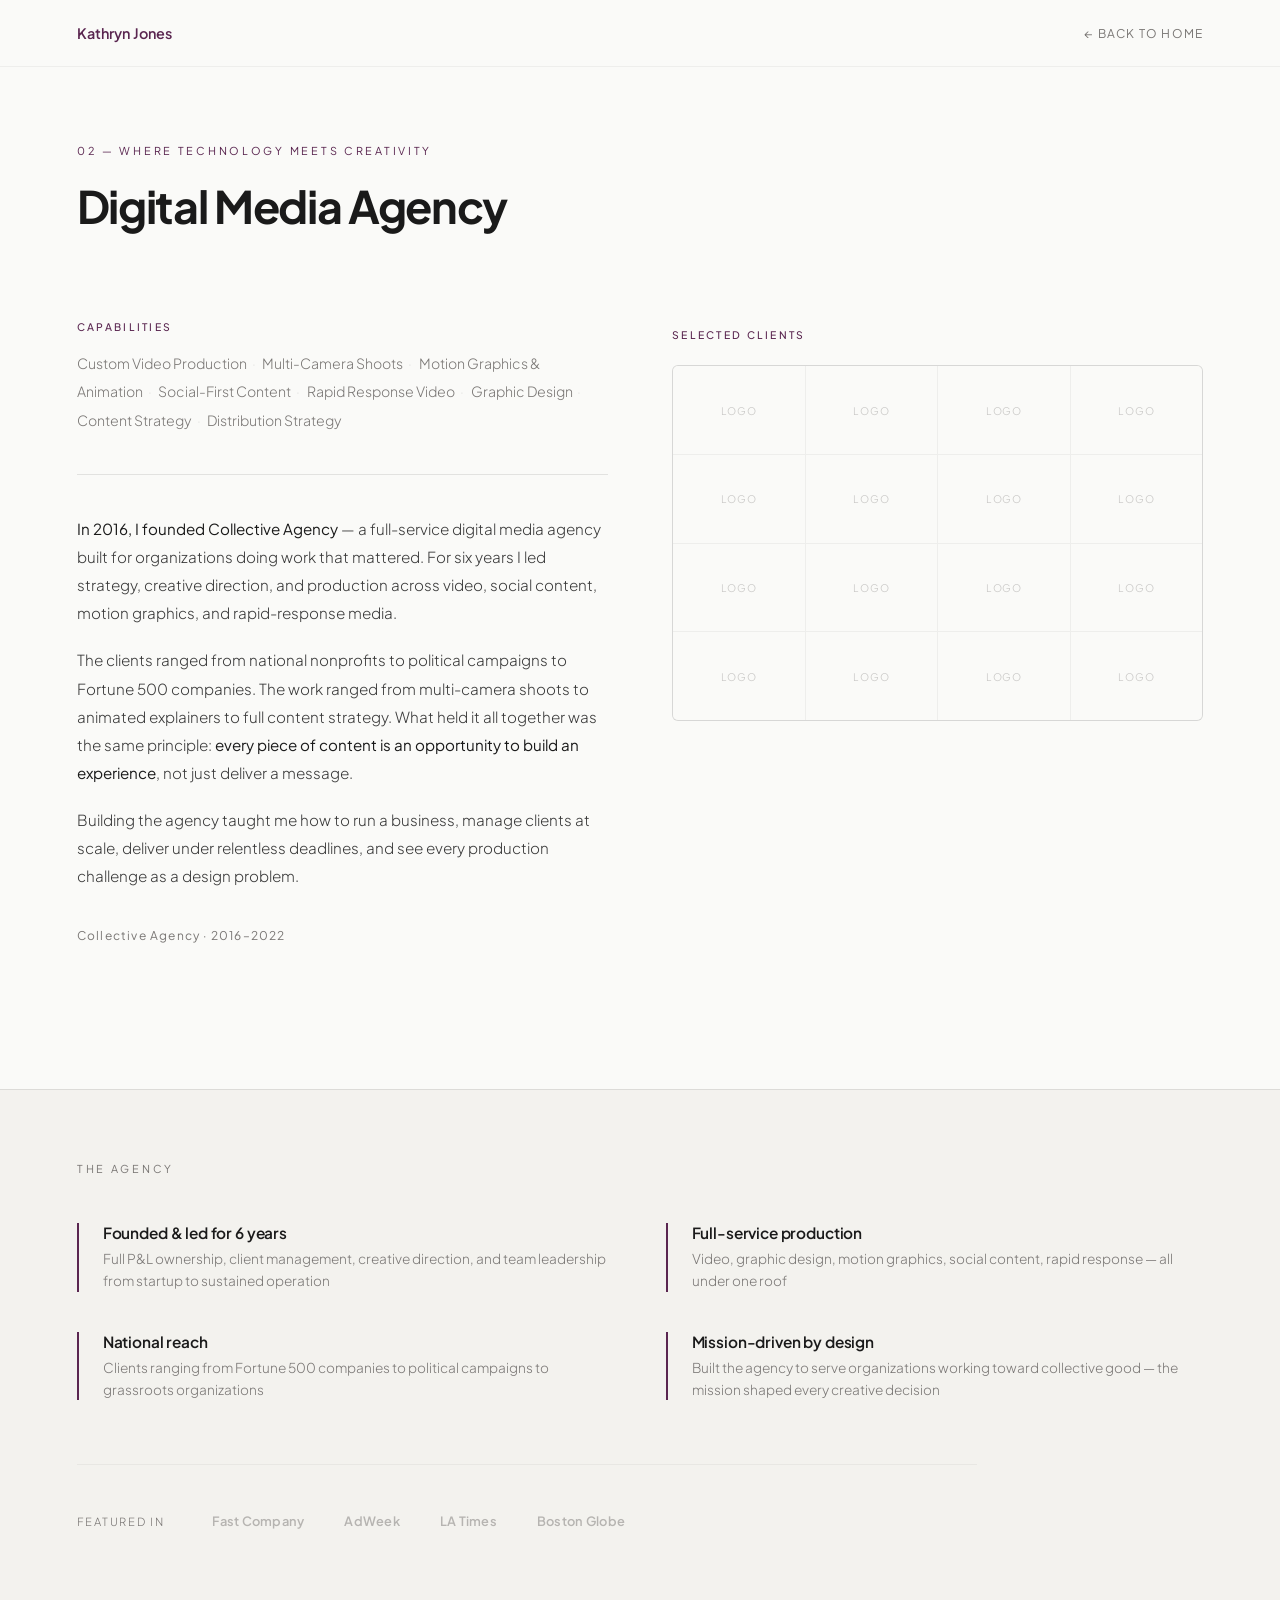
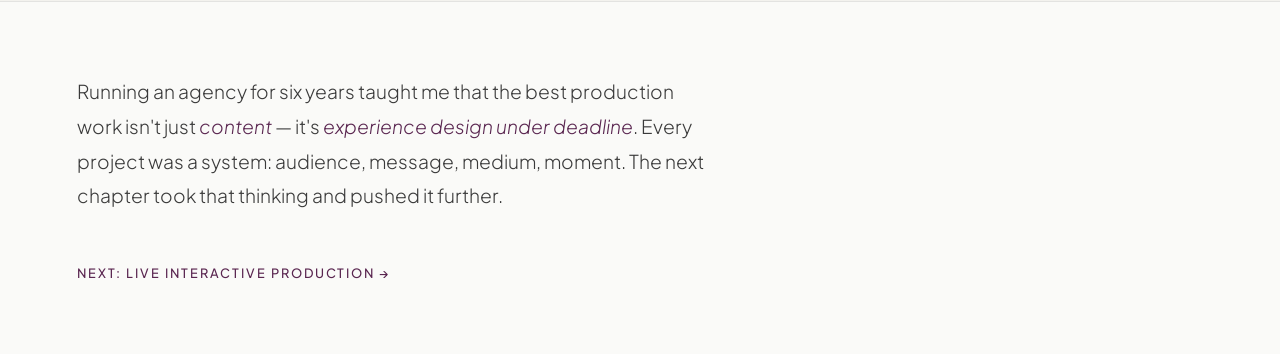
==== agency.html @ a47d1678 "initial site files" ====
<!DOCTYPE html>
<html lang="en">
<head>
<meta charset="UTF-8">
<meta name="viewport" content="width=device-width, initial-scale=1.0">
<title>Digital Media Agency — Kathryn Jones</title>
<link href="https://fonts.googleapis.com/css2?family=Plus+Jakarta+Sans:wght@200;300;400;500;600;700;800&display=swap" rel="stylesheet">
<style>
  :root {
    --bg: #FAFAF8;
    --bg-section: #F3F2EE;
    --text: #1a1a1a;
    --text-mid: #3a3a3a;
    --text-muted: #7a7775;
    --plum: #5A2650;
    --plum-bright: #6E3363;
    --plum-hover: #703566;
    --plum-light: rgba(90,38,80,0.06);
    --border: rgba(26,26,26,0.1);
    --border-faint: rgba(26,26,26,0.05);
  }

  * { margin: 0; padding: 0; box-sizing: border-box; }
  html { scroll-behavior: smooth; }

  body {
    background: var(--bg);
    color: var(--text);
    font-family: 'Plus Jakarta Sans', sans-serif;
    -webkit-font-smoothing: antialiased;
  }

  .nav {
    position: fixed;
    top: 0; left: 0; right: 0; z-index: 100;
    padding: 1.5rem 6vw;
    display: flex;
    justify-content: space-between;
    align-items: center;
    background: rgba(250,250,248,0.92);
    backdrop-filter: blur(12px);
    border-bottom: 1px solid var(--border-faint);
  }

  .nav-name { font-weight: 600; font-size: 0.9rem; color: var(--plum); text-decoration: none; }
  .nav-back { font-weight: 400; font-size: 0.75rem; color: var(--text-muted); text-decoration: none; letter-spacing: 0.1em; text-transform: uppercase; transition: color 0.3s ease; }
  .nav-back:hover { color: var(--plum); }

  .page-header { padding: 16vh 6vw 4vh; max-width: 900px; }
  .page-chapter { font-weight: 400; font-size: 0.68rem; letter-spacing: 0.25em; text-transform: uppercase; color: var(--plum); margin-bottom: 1.5rem; }
  .page-title { font-weight: 700; font-size: clamp(2rem, 3.5vw, 3rem); letter-spacing: -0.03em; color: var(--text); line-height: 1.1; }

  .two-col { display: grid; grid-template-columns: 1fr 1fr; gap: 5vw; padding: 6vh 6vw 10vh; align-items: start; }

  .col-left { position: sticky; top: 10vh; }

  .story { font-weight: 300; font-size: clamp(0.95rem, 1.15vw, 1.08rem); line-height: 1.85; color: var(--text-mid); margin-bottom: 2rem; }
  .story .highlight { color: var(--text); font-weight: 400; }
  .story p + p { margin-top: 1.2rem; }

  .era-tag { display: inline-block; font-size: 0.75rem; font-weight: 400; color: var(--text-muted); letter-spacing: 0.1em; margin-bottom: 3.5rem; }

  .capabilities-block { border-top: 1px solid var(--border); padding-top: 2.5rem; margin-bottom: 2.5rem; }
  .capabilities-label { font-weight: 500; font-size: 0.65rem; letter-spacing: 0.22em; text-transform: uppercase; color: var(--plum); margin-bottom: 1rem; }
  .capabilities-list { font-weight: 300; font-size: 0.88rem; line-height: 2; color: var(--text-muted); }
  .capabilities-list .separator { color: var(--border); margin: 0 0.3rem; }

  .clients-block { border-top: 1px solid var(--border); padding-top: 2.5rem; }
  .clients-section { margin-bottom: 2.5rem; }
  .clients-label { font-weight: 500; font-size: 0.65rem; letter-spacing: 0.22em; text-transform: uppercase; color: var(--plum); margin-bottom: 1rem; }
  .clients-list { font-weight: 300; font-size: 0.88rem; line-height: 2; color: var(--text-muted); }
  .client-highlight { color: var(--text-mid); font-weight: 400; }
  .clients-list .separator { color: var(--border); margin: 0 0.3rem; }

  .col-right { padding-top: 0.5rem; }

  .logo-grid-label { font-weight: 500; font-size: 0.65rem; letter-spacing: 0.22em; text-transform: uppercase; color: var(--plum); margin-bottom: 1.5rem; }
  .logo-grid { display: grid; grid-template-columns: repeat(4, 1fr); gap: 1px; background: var(--border-faint); border: 1px solid var(--border); border-radius: 6px; overflow: hidden; }
  .logo-cell { aspect-ratio: 3/2; background: var(--bg); display: flex; align-items: center; justify-content: center; padding: 1.2rem; transition: all 0.35s ease; }
  .logo-cell:hover { background: var(--plum-light); }
  .logo-cell img { max-width: 80%; max-height: 60%; object-fit: contain; filter: grayscale(100%) opacity(0.5); transition: filter 0.35s ease; }
  .logo-cell:hover img { filter: grayscale(0%) opacity(1); }
  .logo-placeholder { font-weight: 300; font-size: 0.65rem; color: var(--text-muted); letter-spacing: 0.08em; text-transform: uppercase; opacity: 0.4; }

  .impact-section { padding: 8vh 6vw; background: var(--bg-section); border-top: 1px solid var(--border); }
  .impact-label { font-weight: 400; font-size: 0.68rem; letter-spacing: 0.25em; text-transform: uppercase; color: var(--text-muted); margin-bottom: 3rem; }
  .impact-grid { display: grid; grid-template-columns: repeat(2, 1fr); gap: 2.5rem 4vw; }
  .impact-item { border-left: 2px solid var(--plum); padding-left: 1.5rem; }
  .impact-stat { font-weight: 600; font-size: clamp(0.95rem, 1.2vw, 1.1rem); color: var(--text); margin-bottom: 0.4rem; letter-spacing: -0.01em; }
  .impact-desc { font-weight: 300; font-size: 0.85rem; line-height: 1.6; color: var(--text-muted); }

  .press-row { display: flex; gap: 3rem; align-items: center; margin-top: 4rem; padding-top: 3rem; border-top: 1px solid var(--border-faint); max-width: 900px; }
  .press-label-inline { font-weight: 300; font-size: 0.7rem; letter-spacing: 0.15em; text-transform: uppercase; color: var(--text-muted); white-space: nowrap; }
  .press-logos { display: flex; gap: 2.5rem; align-items: center; flex-wrap: wrap; }
  .press-logo { font-weight: 600; font-size: 0.8rem; color: var(--text-muted); letter-spacing: 0.02em; opacity: 0.5; }

  .throughline-section { padding: 8vh 6vw; border-top: 1px solid var(--border); }
  .throughline-text { font-weight: 300; font-size: clamp(1.1rem, 1.5vw, 1.3rem); line-height: 1.8; color: var(--text-mid); margin-bottom: 3rem; max-width: 640px; }
  .throughline-text em { font-style: italic; color: var(--plum); }
  .next-link { display: inline-flex; align-items: center; gap: 0.8rem; font-weight: 500; font-size: 0.8rem; letter-spacing: 0.15em; text-transform: uppercase; color: var(--plum); text-decoration: none; transition: gap 0.3s ease; }
  .next-link:hover { gap: 1.2rem; }

  @media (max-width: 768px) {
    .two-col { grid-template-columns: 1fr; gap: 4vh; }
    .col-left { position: static; }
    .impact-grid { grid-template-columns: 1fr; }
    .press-row { flex-direction: column; align-items: flex-start; gap: 1.5rem; }
    .logo-grid { grid-template-columns: repeat(2, 1fr); }
  }
</style>
</head>
<body>

  <nav class="nav">
    <a href="index.html" class="nav-name">Kathryn Jones</a>
    <a href="index.html" class="nav-back">← Back to Home</a>
  </nav>

  <section class="page-header">
    <p class="page-chapter">02 — Where Technology Meets Creativity</p>
    <h1 class="page-title">Digital Media Agency</h1>
  </section>

  <section class="two-col">
    <div class="col-left">
      <div class="capabilities-block" style="border-top:none; padding-top:0; margin-bottom:2.5rem;">
        <p class="capabilities-label">Capabilities</p>
        <div class="capabilities-list">
          <span>Custom Video Production</span><span class="separator">·</span>
          <span>Multi-Camera Shoots</span><span class="separator">·</span>
          <span>Motion Graphics & Animation</span><span class="separator">·</span>
          <span>Social-First Content</span><span class="separator">·</span>
          <span>Rapid Response Video</span><span class="separator">·</span>
          <span>Graphic Design</span><span class="separator">·</span>
          <span>Content Strategy</span><span class="separator">·</span>
          <span>Distribution Strategy</span>
        </div>
      </div>

      <div class="story" style="border-top: 1px solid rgba(26,26,26,0.1); padding-top: 2.5rem;">
        <p><span class="highlight">In 2016, I founded Collective Agency</span> — a full-service digital media agency built for organizations doing work that mattered. For six years I led strategy, creative direction, and production across video, social content, motion graphics, and rapid-response media.</p>
        <p>The clients ranged from national nonprofits to political campaigns to Fortune 500 companies. The work ranged from multi-camera shoots to animated explainers to full content strategy. What held it all together was the same principle: <span class="highlight">every piece of content is an opportunity to build an experience</span>, not just deliver a message.</p>
        <p>Building the agency taught me how to run a business, manage clients at scale, deliver under relentless deadlines, and see every production challenge as a design problem.</p>
      </div>
      <span class="era-tag">Collective Agency · 2016–2022</span>
    </div>

    <div class="col-right">
      <p class="logo-grid-label">Selected Clients</p>
      <div class="logo-grid">
        <!-- PLACEHOLDER: Replace each logo-cell's content with <img src="logos/client.svg" alt="Client Name"> -->
        <div class="logo-cell"><span class="logo-placeholder">Logo</span></div>
        <div class="logo-cell"><span class="logo-placeholder">Logo</span></div>
        <div class="logo-cell"><span class="logo-placeholder">Logo</span></div>
        <div class="logo-cell"><span class="logo-placeholder">Logo</span></div>
        <div class="logo-cell"><span class="logo-placeholder">Logo</span></div>
        <div class="logo-cell"><span class="logo-placeholder">Logo</span></div>
        <div class="logo-cell"><span class="logo-placeholder">Logo</span></div>
        <div class="logo-cell"><span class="logo-placeholder">Logo</span></div>
        <div class="logo-cell"><span class="logo-placeholder">Logo</span></div>
        <div class="logo-cell"><span class="logo-placeholder">Logo</span></div>
        <div class="logo-cell"><span class="logo-placeholder">Logo</span></div>
        <div class="logo-cell"><span class="logo-placeholder">Logo</span></div>
        <div class="logo-cell"><span class="logo-placeholder">Logo</span></div>
        <div class="logo-cell"><span class="logo-placeholder">Logo</span></div>
        <div class="logo-cell"><span class="logo-placeholder">Logo</span></div>
        <div class="logo-cell"><span class="logo-placeholder">Logo</span></div>
      </div>
    </div>
  </section>

  <section class="impact-section">
    <p class="impact-label">The Agency</p>
    <div class="impact-grid">
      <div class="impact-item">
        <div class="impact-stat">Founded & led for 6 years</div>
        <div class="impact-desc">Full P&L ownership, client management, creative direction, and team leadership from startup to sustained operation</div>
      </div>
      <div class="impact-item">
        <div class="impact-stat">Full-service production</div>
        <div class="impact-desc">Video, graphic design, motion graphics, social content, rapid response — all under one roof</div>
      </div>
      <div class="impact-item">
        <div class="impact-stat">National reach</div>
        <div class="impact-desc">Clients ranging from Fortune 500 companies to political campaigns to grassroots organizations</div>
      </div>
      <div class="impact-item">
        <div class="impact-stat">Mission-driven by design</div>
        <div class="impact-desc">Built the agency to serve organizations working toward collective good — the mission shaped every creative decision</div>
      </div>
    </div>

    <div class="press-row">
      <span class="press-label-inline">Featured in</span>
      <div class="press-logos">
        <span class="press-logo">Fast Company</span>
        <span class="press-logo">AdWeek</span>
        <span class="press-logo">LA Times</span>
        <span class="press-logo">Boston Globe</span>
      </div>
    </div>
  </section>

  <section class="throughline-section">
    <p class="throughline-text">
      Running an agency for six years taught me that the best production work isn't just <em>content</em> — it's <em>experience design under deadline</em>. Every project was a system: audience, message, medium, moment. The next chapter took that thinking and pushed it further.
    </p>
    <a href="interactive.html" class="next-link">Next: Live Interactive Production →</a>
  </section>

</body>
</html>
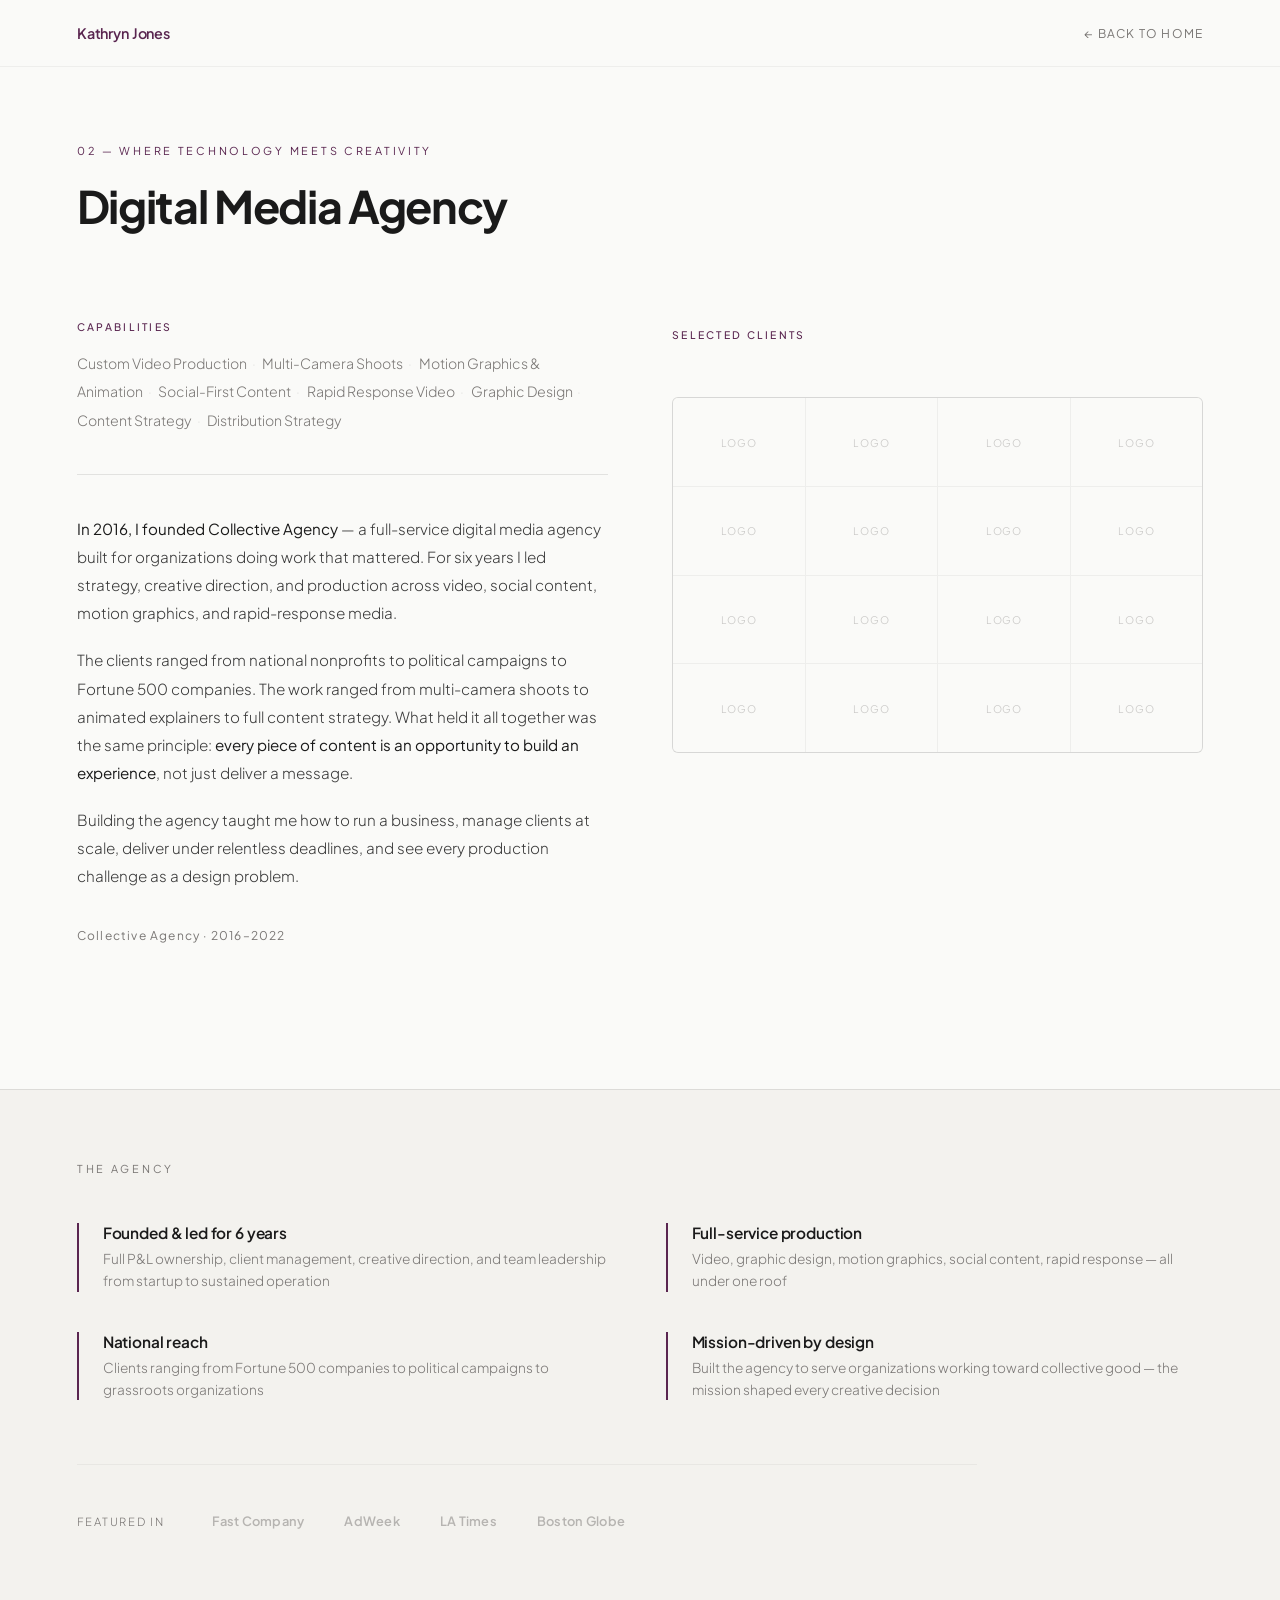
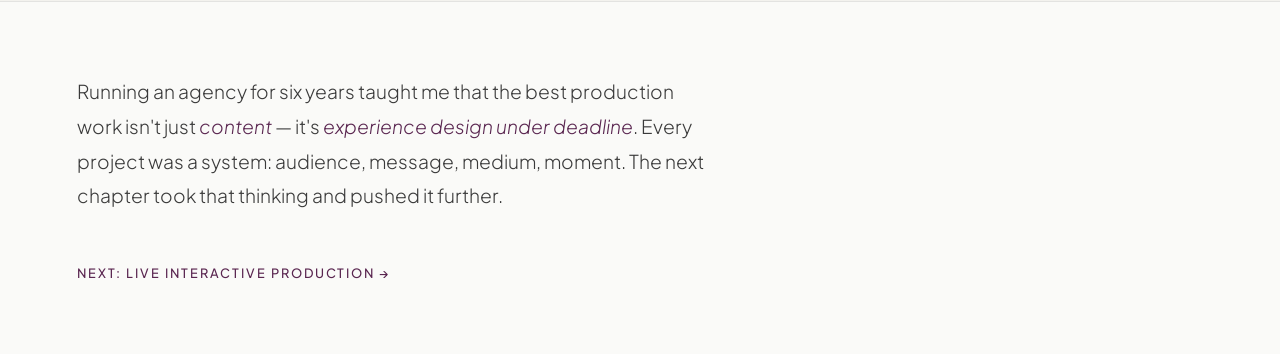
==== commit 566ae2c7: "Extract shared styles into styles.css and link from all pages Pulls duplicated inline CSS (variables" ====
--- a/agency.html
+++ b/agency.html
@@ -5,108 +5,10 @@
 <meta name="viewport" content="width=device-width, initial-scale=1.0">
 <title>Digital Media Agency — Kathryn Jones</title>
 <link href="https://fonts.googleapis.com/css2?family=Plus+Jakarta+Sans:wght@200;300;400;500;600;700;800&display=swap" rel="stylesheet">
+<link rel="stylesheet" href="styles.css">
 <style>
-  :root {
-    --bg: #FAFAF8;
-    --bg-section: #F3F2EE;
-    --text: #1a1a1a;
-    --text-mid: #3a3a3a;
-    --text-muted: #7a7775;
-    --plum: #5A2650;
-    --plum-bright: #6E3363;
-    --plum-hover: #703566;
-    --plum-light: rgba(90,38,80,0.06);
-    --border: rgba(26,26,26,0.1);
-    --border-faint: rgba(26,26,26,0.05);
-  }
-
-  * { margin: 0; padding: 0; box-sizing: border-box; }
-  html { scroll-behavior: smooth; }
-
-  body {
-    background: var(--bg);
-    color: var(--text);
-    font-family: 'Plus Jakarta Sans', sans-serif;
-    -webkit-font-smoothing: antialiased;
-  }
-
-  .nav {
-    position: fixed;
-    top: 0; left: 0; right: 0; z-index: 100;
-    padding: 1.5rem 6vw;
-    display: flex;
-    justify-content: space-between;
-    align-items: center;
-    background: rgba(250,250,248,0.92);
-    backdrop-filter: blur(12px);
-    border-bottom: 1px solid var(--border-faint);
-  }
-
-  .nav-name { font-weight: 600; font-size: 0.9rem; color: var(--plum); text-decoration: none; }
-  .nav-back { font-weight: 400; font-size: 0.75rem; color: var(--text-muted); text-decoration: none; letter-spacing: 0.1em; text-transform: uppercase; transition: color 0.3s ease; }
-  .nav-back:hover { color: var(--plum); }
-
-  .page-header { padding: 16vh 6vw 4vh; max-width: 900px; }
-  .page-chapter { font-weight: 400; font-size: 0.68rem; letter-spacing: 0.25em; text-transform: uppercase; color: var(--plum); margin-bottom: 1.5rem; }
-  .page-title { font-weight: 700; font-size: clamp(2rem, 3.5vw, 3rem); letter-spacing: -0.03em; color: var(--text); line-height: 1.1; }
-
-  .two-col { display: grid; grid-template-columns: 1fr 1fr; gap: 5vw; padding: 6vh 6vw 10vh; align-items: start; }
-
-  .col-left { position: sticky; top: 10vh; }
-
-  .story { font-weight: 300; font-size: clamp(0.95rem, 1.15vw, 1.08rem); line-height: 1.85; color: var(--text-mid); margin-bottom: 2rem; }
-  .story .highlight { color: var(--text); font-weight: 400; }
-  .story p + p { margin-top: 1.2rem; }
-
-  .era-tag { display: inline-block; font-size: 0.75rem; font-weight: 400; color: var(--text-muted); letter-spacing: 0.1em; margin-bottom: 3.5rem; }
-
-  .capabilities-block { border-top: 1px solid var(--border); padding-top: 2.5rem; margin-bottom: 2.5rem; }
-  .capabilities-label { font-weight: 500; font-size: 0.65rem; letter-spacing: 0.22em; text-transform: uppercase; color: var(--plum); margin-bottom: 1rem; }
-  .capabilities-list { font-weight: 300; font-size: 0.88rem; line-height: 2; color: var(--text-muted); }
-  .capabilities-list .separator { color: var(--border); margin: 0 0.3rem; }
-
-  .clients-block { border-top: 1px solid var(--border); padding-top: 2.5rem; }
-  .clients-section { margin-bottom: 2.5rem; }
-  .clients-label { font-weight: 500; font-size: 0.65rem; letter-spacing: 0.22em; text-transform: uppercase; color: var(--plum); margin-bottom: 1rem; }
-  .clients-list { font-weight: 300; font-size: 0.88rem; line-height: 2; color: var(--text-muted); }
-  .client-highlight { color: var(--text-mid); font-weight: 400; }
-  .clients-list .separator { color: var(--border); margin: 0 0.3rem; }
-
+  /* agency.html — page-specific override */
   .col-right { padding-top: 0.5rem; }
-
-  .logo-grid-label { font-weight: 500; font-size: 0.65rem; letter-spacing: 0.22em; text-transform: uppercase; color: var(--plum); margin-bottom: 1.5rem; }
-  .logo-grid { display: grid; grid-template-columns: repeat(4, 1fr); gap: 1px; background: var(--border-faint); border: 1px solid var(--border); border-radius: 6px; overflow: hidden; }
-  .logo-cell { aspect-ratio: 3/2; background: var(--bg); display: flex; align-items: center; justify-content: center; padding: 1.2rem; transition: all 0.35s ease; }
-  .logo-cell:hover { background: var(--plum-light); }
-  .logo-cell img { max-width: 80%; max-height: 60%; object-fit: contain; filter: grayscale(100%) opacity(0.5); transition: filter 0.35s ease; }
-  .logo-cell:hover img { filter: grayscale(0%) opacity(1); }
-  .logo-placeholder { font-weight: 300; font-size: 0.65rem; color: var(--text-muted); letter-spacing: 0.08em; text-transform: uppercase; opacity: 0.4; }
-
-  .impact-section { padding: 8vh 6vw; background: var(--bg-section); border-top: 1px solid var(--border); }
-  .impact-label { font-weight: 400; font-size: 0.68rem; letter-spacing: 0.25em; text-transform: uppercase; color: var(--text-muted); margin-bottom: 3rem; }
-  .impact-grid { display: grid; grid-template-columns: repeat(2, 1fr); gap: 2.5rem 4vw; }
-  .impact-item { border-left: 2px solid var(--plum); padding-left: 1.5rem; }
-  .impact-stat { font-weight: 600; font-size: clamp(0.95rem, 1.2vw, 1.1rem); color: var(--text); margin-bottom: 0.4rem; letter-spacing: -0.01em; }
-  .impact-desc { font-weight: 300; font-size: 0.85rem; line-height: 1.6; color: var(--text-muted); }
-
-  .press-row { display: flex; gap: 3rem; align-items: center; margin-top: 4rem; padding-top: 3rem; border-top: 1px solid var(--border-faint); max-width: 900px; }
-  .press-label-inline { font-weight: 300; font-size: 0.7rem; letter-spacing: 0.15em; text-transform: uppercase; color: var(--text-muted); white-space: nowrap; }
-  .press-logos { display: flex; gap: 2.5rem; align-items: center; flex-wrap: wrap; }
-  .press-logo { font-weight: 600; font-size: 0.8rem; color: var(--text-muted); letter-spacing: 0.02em; opacity: 0.5; }
-
-  .throughline-section { padding: 8vh 6vw; border-top: 1px solid var(--border); }
-  .throughline-text { font-weight: 300; font-size: clamp(1.1rem, 1.5vw, 1.3rem); line-height: 1.8; color: var(--text-mid); margin-bottom: 3rem; max-width: 640px; }
-  .throughline-text em { font-style: italic; color: var(--plum); }
-  .next-link { display: inline-flex; align-items: center; gap: 0.8rem; font-weight: 500; font-size: 0.8rem; letter-spacing: 0.15em; text-transform: uppercase; color: var(--plum); text-decoration: none; transition: gap 0.3s ease; }
-  .next-link:hover { gap: 1.2rem; }
-
-  @media (max-width: 768px) {
-    .two-col { grid-template-columns: 1fr; gap: 4vh; }
-    .col-left { position: static; }
-    .impact-grid { grid-template-columns: 1fr; }
-    .press-row { flex-direction: column; align-items: flex-start; gap: 1.5rem; }
-    .logo-grid { grid-template-columns: repeat(2, 1fr); }
-  }
 </style>
 </head>
 <body>
--- a/styles.css
+++ b/styles.css
@@ -0,0 +1,629 @@
+/* ============================================================
+   ProjectBased.AI — Shared Styles
+   Light-theme foundation for all pages
+   ============================================================ */
+
+:root {
+  --bg: #FAFAF8;
+  --bg-section: #F3F2EE;
+  --text: #1a1a1a;
+  --text-mid: #3a3a3a;
+  --text-muted: #7a7775;
+  --plum: #5A2650;
+  --plum-bright: #6E3363;
+  --plum-hover: #703566;
+  --plum-light: rgba(90,38,80,0.06);
+  --border: rgba(26,26,26,0.1);
+  --border-faint: rgba(26,26,26,0.05);
+}
+
+* { margin: 0; padding: 0; box-sizing: border-box; }
+html { scroll-behavior: smooth; }
+
+body {
+  background: var(--bg);
+  color: var(--text);
+  font-family: 'Plus Jakarta Sans', sans-serif;
+  overflow-x: hidden;
+  -webkit-font-smoothing: antialiased;
+}
+
+/* =================== NAV =================== */
+.nav {
+  position: fixed;
+  top: 0; left: 0; right: 0; z-index: 100;
+  padding: 1.5rem 6vw;
+  display: flex;
+  justify-content: space-between;
+  align-items: center;
+  background: rgba(250,250,248,0.92);
+  backdrop-filter: blur(12px);
+  border-bottom: 1px solid var(--border-faint);
+}
+
+.nav-name {
+  font-weight: 600;
+  font-size: 0.9rem;
+  color: var(--plum);
+  text-decoration: none;
+  letter-spacing: -0.01em;
+}
+
+.nav-back {
+  font-weight: 400;
+  font-size: 0.75rem;
+  color: var(--text-muted);
+  text-decoration: none;
+  letter-spacing: 0.1em;
+  text-transform: uppercase;
+  transition: color 0.3s ease;
+}
+
+.nav-back:hover { color: var(--plum); }
+
+/* =================== PAGE HEADER =================== */
+.page-header {
+  padding: 16vh 6vw 4vh;
+  max-width: 900px;
+}
+
+.page-chapter {
+  font-weight: 400;
+  font-size: 0.68rem;
+  letter-spacing: 0.25em;
+  text-transform: uppercase;
+  color: var(--plum);
+  margin-bottom: 1.5rem;
+}
+
+.page-title {
+  font-weight: 700;
+  font-size: clamp(2rem, 3.5vw, 3rem);
+  letter-spacing: -0.03em;
+  color: var(--text);
+  line-height: 1.1;
+}
+
+/* =================== TWO-COLUMN LAYOUT =================== */
+.two-col {
+  display: grid;
+  grid-template-columns: 1fr 1fr;
+  gap: 5vw;
+  padding: 6vh 6vw 10vh;
+  align-items: start;
+}
+
+.col-left {
+  position: sticky;
+  top: 10vh;
+}
+
+.col-right {
+  display: flex;
+  flex-direction: column;
+  gap: 2rem;
+}
+
+/* =================== STORY =================== */
+.story {
+  font-weight: 300;
+  font-size: clamp(0.95rem, 1.15vw, 1.08rem);
+  line-height: 1.85;
+  color: var(--text-mid);
+  margin-bottom: 2rem;
+}
+
+.story .highlight {
+  color: var(--text);
+  font-weight: 400;
+}
+
+.story p + p {
+  margin-top: 1.2rem;
+}
+
+/* =================== ERA TAG =================== */
+.era-tag {
+  display: inline-block;
+  font-size: 0.75rem;
+  font-weight: 400;
+  color: var(--text-muted);
+  letter-spacing: 0.1em;
+  margin-bottom: 3.5rem;
+}
+
+/* =================== CLIENTS =================== */
+.clients-block {
+  border-top: 1px solid var(--border);
+  padding-top: 2.5rem;
+}
+
+.clients-section {
+  margin-bottom: 2.5rem;
+}
+
+.clients-label {
+  font-weight: 500;
+  font-size: 0.65rem;
+  letter-spacing: 0.22em;
+  text-transform: uppercase;
+  color: var(--plum);
+  margin-bottom: 1rem;
+}
+
+.clients-list {
+  font-weight: 300;
+  font-size: 0.88rem;
+  line-height: 2;
+  color: var(--text-muted);
+}
+
+.clients-list .separator {
+  color: var(--border);
+  margin: 0 0.3rem;
+}
+
+.client-highlight {
+  color: var(--text-mid);
+  font-weight: 400;
+}
+
+.clients-note {
+  font-weight: 300;
+  font-size: 0.75rem;
+  color: var(--text-muted);
+  font-style: italic;
+  margin-top: 0.5rem;
+  line-height: 1.5;
+}
+
+/* =================== CAPABILITIES =================== */
+.capabilities-block {
+  border-top: 1px solid var(--border);
+  padding-top: 2.5rem;
+  margin-bottom: 2.5rem;
+}
+
+.capabilities-label {
+  font-weight: 500;
+  font-size: 0.65rem;
+  letter-spacing: 0.22em;
+  text-transform: uppercase;
+  color: var(--plum);
+  margin-bottom: 1rem;
+}
+
+.capabilities-list {
+  font-weight: 300;
+  font-size: 0.88rem;
+  line-height: 2;
+  color: var(--text-muted);
+}
+
+.capabilities-list .separator {
+  color: var(--border);
+  margin: 0 0.3rem;
+}
+
+/* =================== TECH STACK =================== */
+.tech-block {
+  border-top: 1px solid var(--border);
+  padding-top: 2.5rem;
+  margin-bottom: 2.5rem;
+}
+
+.tech-label {
+  font-weight: 500;
+  font-size: 0.65rem;
+  letter-spacing: 0.22em;
+  text-transform: uppercase;
+  color: var(--plum);
+  margin-bottom: 1rem;
+}
+
+.tech-list {
+  font-weight: 300;
+  font-size: 0.88rem;
+  line-height: 2;
+  color: var(--text-muted);
+}
+
+.tech-list .separator {
+  color: var(--border);
+  margin: 0 0.3rem;
+}
+
+/* =================== LOGO GRID =================== */
+.logo-grid-label {
+  font-weight: 500;
+  font-size: 0.65rem;
+  letter-spacing: 0.22em;
+  text-transform: uppercase;
+  color: var(--plum);
+  margin-bottom: 1.5rem;
+}
+
+.logo-grid {
+  display: grid;
+  grid-template-columns: repeat(4, 1fr);
+  gap: 1px;
+  background: var(--border-faint);
+  border: 1px solid var(--border);
+  border-radius: 6px;
+  overflow: hidden;
+}
+
+.logo-cell {
+  aspect-ratio: 3/2;
+  background: var(--bg);
+  display: flex;
+  align-items: center;
+  justify-content: center;
+  padding: 1.2rem;
+  transition: all 0.35s ease;
+}
+
+.logo-cell:hover { background: var(--plum-light); }
+
+.logo-cell img {
+  max-width: 80%;
+  max-height: 60%;
+  object-fit: contain;
+  filter: grayscale(100%) opacity(0.5);
+  transition: filter 0.35s ease;
+}
+
+.logo-cell:hover img { filter: grayscale(0%) opacity(1); }
+
+.logo-placeholder {
+  font-weight: 300;
+  font-size: 0.65rem;
+  color: var(--text-muted);
+  letter-spacing: 0.08em;
+  text-transform: uppercase;
+  opacity: 0.4;
+}
+
+/* =================== IMPACT =================== */
+.impact-section {
+  padding: 8vh 6vw;
+  background: var(--bg-section);
+  border-top: 1px solid var(--border);
+}
+
+.impact-label {
+  font-weight: 400;
+  font-size: 0.68rem;
+  letter-spacing: 0.25em;
+  text-transform: uppercase;
+  color: var(--text-muted);
+  margin-bottom: 3rem;
+}
+
+.impact-grid {
+  display: grid;
+  grid-template-columns: repeat(2, 1fr);
+  gap: 2.5rem 4vw;
+}
+
+.impact-item {
+  border-left: 2px solid var(--plum);
+  padding-left: 1.5rem;
+}
+
+.impact-stat {
+  font-weight: 600;
+  font-size: clamp(0.95rem, 1.2vw, 1.1rem);
+  color: var(--text);
+  margin-bottom: 0.4rem;
+  letter-spacing: -0.01em;
+}
+
+.impact-desc {
+  font-weight: 300;
+  font-size: 0.85rem;
+  line-height: 1.6;
+  color: var(--text-muted);
+}
+
+/* =================== PRESS =================== */
+.press-row {
+  display: flex;
+  gap: 3rem;
+  align-items: center;
+  margin-top: 4rem;
+  padding-top: 3rem;
+  border-top: 1px solid var(--border-faint);
+  max-width: 900px;
+}
+
+.press-label-inline {
+  font-weight: 300;
+  font-size: 0.7rem;
+  letter-spacing: 0.15em;
+  text-transform: uppercase;
+  color: var(--text-muted);
+  white-space: nowrap;
+}
+
+.press-logos {
+  display: flex;
+  gap: 2.5rem;
+  align-items: center;
+  flex-wrap: wrap;
+}
+
+.press-logo {
+  font-weight: 600;
+  font-size: 0.8rem;
+  color: var(--text-muted);
+  letter-spacing: 0.02em;
+  opacity: 0.5;
+}
+
+/* =================== THROUGHLINE =================== */
+.throughline-section {
+  padding: 8vh 6vw;
+  border-top: 1px solid var(--border);
+}
+
+.throughline-col {
+  max-width: 640px;
+}
+
+.throughline-text {
+  font-weight: 300;
+  font-size: clamp(1.1rem, 1.5vw, 1.3rem);
+  line-height: 1.8;
+  color: var(--text-mid);
+  margin-bottom: 3rem;
+  max-width: 640px;
+}
+
+.throughline-text em {
+  font-style: italic;
+  color: var(--plum);
+}
+
+.next-link {
+  display: inline-flex;
+  align-items: center;
+  gap: 0.8rem;
+  font-weight: 500;
+  font-size: 0.8rem;
+  letter-spacing: 0.15em;
+  text-transform: uppercase;
+  color: var(--plum);
+  text-decoration: none;
+  transition: gap 0.3s ease;
+}
+
+.next-link:hover { gap: 1.2rem; }
+
+/* =================== CREDENTIAL =================== */
+.credential-block {
+  background: var(--plum-light);
+  border-left: 3px solid var(--plum);
+  padding: 1.8rem 2rem;
+  border-radius: 4px;
+}
+
+.credential-label {
+  font-weight: 500;
+  font-size: 0.6rem;
+  letter-spacing: 0.22em;
+  text-transform: uppercase;
+  color: var(--plum);
+  margin-bottom: 0.8rem;
+}
+
+.credential-title {
+  font-weight: 600;
+  font-size: 1rem;
+  color: var(--text);
+  margin-bottom: 0.4rem;
+}
+
+.credential-source {
+  font-weight: 300;
+  font-size: 0.85rem;
+  color: var(--text-muted);
+}
+
+/* =================== VIDEO ITEMS =================== */
+.video-item {
+  aspect-ratio: 16/9;
+  background: #e8e5e0;
+  border-radius: 6px;
+  display: flex;
+  flex-direction: column;
+  align-items: center;
+  justify-content: center;
+  border: 1px solid var(--border);
+  cursor: pointer;
+  transition: all 0.35s ease;
+  position: relative;
+  overflow: hidden;
+}
+
+.video-item:hover {
+  border-color: var(--plum);
+  box-shadow: 0 4px 24px rgba(90,38,80,0.08);
+}
+
+.video-play {
+  width: 50px;
+  height: 50px;
+  border-radius: 50%;
+  background: var(--plum);
+  display: flex;
+  align-items: center;
+  justify-content: center;
+  margin-bottom: 0.8rem;
+  opacity: 0.8;
+  transition: opacity 0.35s ease;
+}
+
+.video-item:hover .video-play { opacity: 1; }
+
+.video-play::after {
+  content: '';
+  display: block;
+  width: 0;
+  height: 0;
+  border-style: solid;
+  border-width: 8px 0 8px 15px;
+  border-color: transparent transparent transparent white;
+  margin-left: 3px;
+}
+
+.video-label {
+  font-weight: 500;
+  font-size: 0.85rem;
+  color: var(--text-mid);
+}
+
+.video-sub {
+  font-weight: 300;
+  font-size: 0.72rem;
+  color: var(--text-muted);
+  margin-top: 0.3rem;
+}
+
+.video-embed-block {
+  display: flex;
+  flex-direction: column;
+  gap: 0;
+}
+
+.video-embed-wrapper {
+  border-radius: 6px;
+  overflow: hidden;
+  border: 1px solid var(--border);
+}
+
+.video-headline {
+  display: block;
+  font-weight: 600;
+  font-size: 0.85rem;
+  color: var(--text);
+  text-decoration: none;
+  line-height: 1.4;
+  margin-top: 0.5rem;
+  transition: color 0.3s ease;
+}
+
+.video-headline:hover { color: var(--plum); }
+
+.video-headline-meta {
+  font-weight: 300;
+  font-size: 0.75rem;
+  color: var(--text-muted);
+  line-height: 1.5;
+  margin-top: 0.2rem;
+}
+
+.video-headline-byline {
+  font-weight: 500;
+  color: var(--plum);
+}
+
+/* =================== WORK ITEMS =================== */
+.work-item {
+  background: #e8e5e0;
+  border-radius: 6px;
+  border: 1px solid var(--border);
+  overflow: hidden;
+  cursor: pointer;
+  transition: all 0.35s ease;
+}
+
+.work-item:hover {
+  border-color: var(--plum);
+  box-shadow: 0 4px 24px rgba(90,38,80,0.08);
+}
+
+.work-thumb {
+  aspect-ratio: 16/9;
+  background: #dddad5;
+  display: flex;
+  align-items: center;
+  justify-content: center;
+}
+
+.work-thumb-text {
+  font-weight: 300;
+  font-size: 0.75rem;
+  color: var(--text-muted);
+  letter-spacing: 0.1em;
+  text-transform: uppercase;
+}
+
+.work-info { padding: 1.2rem 1.4rem; }
+
+.work-title {
+  font-weight: 500;
+  font-size: 0.9rem;
+  color: var(--text-mid);
+  margin-bottom: 0.3rem;
+}
+
+.work-type {
+  font-weight: 300;
+  font-size: 0.75rem;
+  color: var(--text-muted);
+}
+
+.work-client {
+  font-weight: 400;
+  font-size: 0.7rem;
+  color: var(--plum);
+  margin-top: 0.4rem;
+  letter-spacing: 0.05em;
+}
+
+/* =================== CONTACT BAR =================== */
+.contact-bar {
+  padding: 4rem 6vw;
+  text-align: center;
+  background: var(--bg);
+  border-top: 1px solid var(--border-faint);
+}
+
+.contact-bar a {
+  font-weight: 400;
+  font-size: 0.85rem;
+  letter-spacing: 0.12em;
+  color: var(--plum);
+  text-decoration: none;
+  transition: all 0.3s ease;
+  border-bottom: 1px solid transparent;
+  padding-bottom: 2px;
+}
+
+.contact-bar a:hover {
+  color: var(--plum-hover);
+  border-bottom-color: var(--plum-hover);
+}
+
+/* =================== RESPONSIVE =================== */
+@media (max-width: 768px) {
+  .two-col {
+    grid-template-columns: 1fr;
+    gap: 4vh;
+  }
+  .col-left {
+    position: static;
+  }
+  .impact-grid {
+    grid-template-columns: 1fr;
+  }
+  .press-row {
+    flex-direction: column;
+    align-items: flex-start;
+    gap: 1.5rem;
+  }
+  .logo-grid {
+    grid-template-columns: repeat(2, 1fr);
+  }
+}
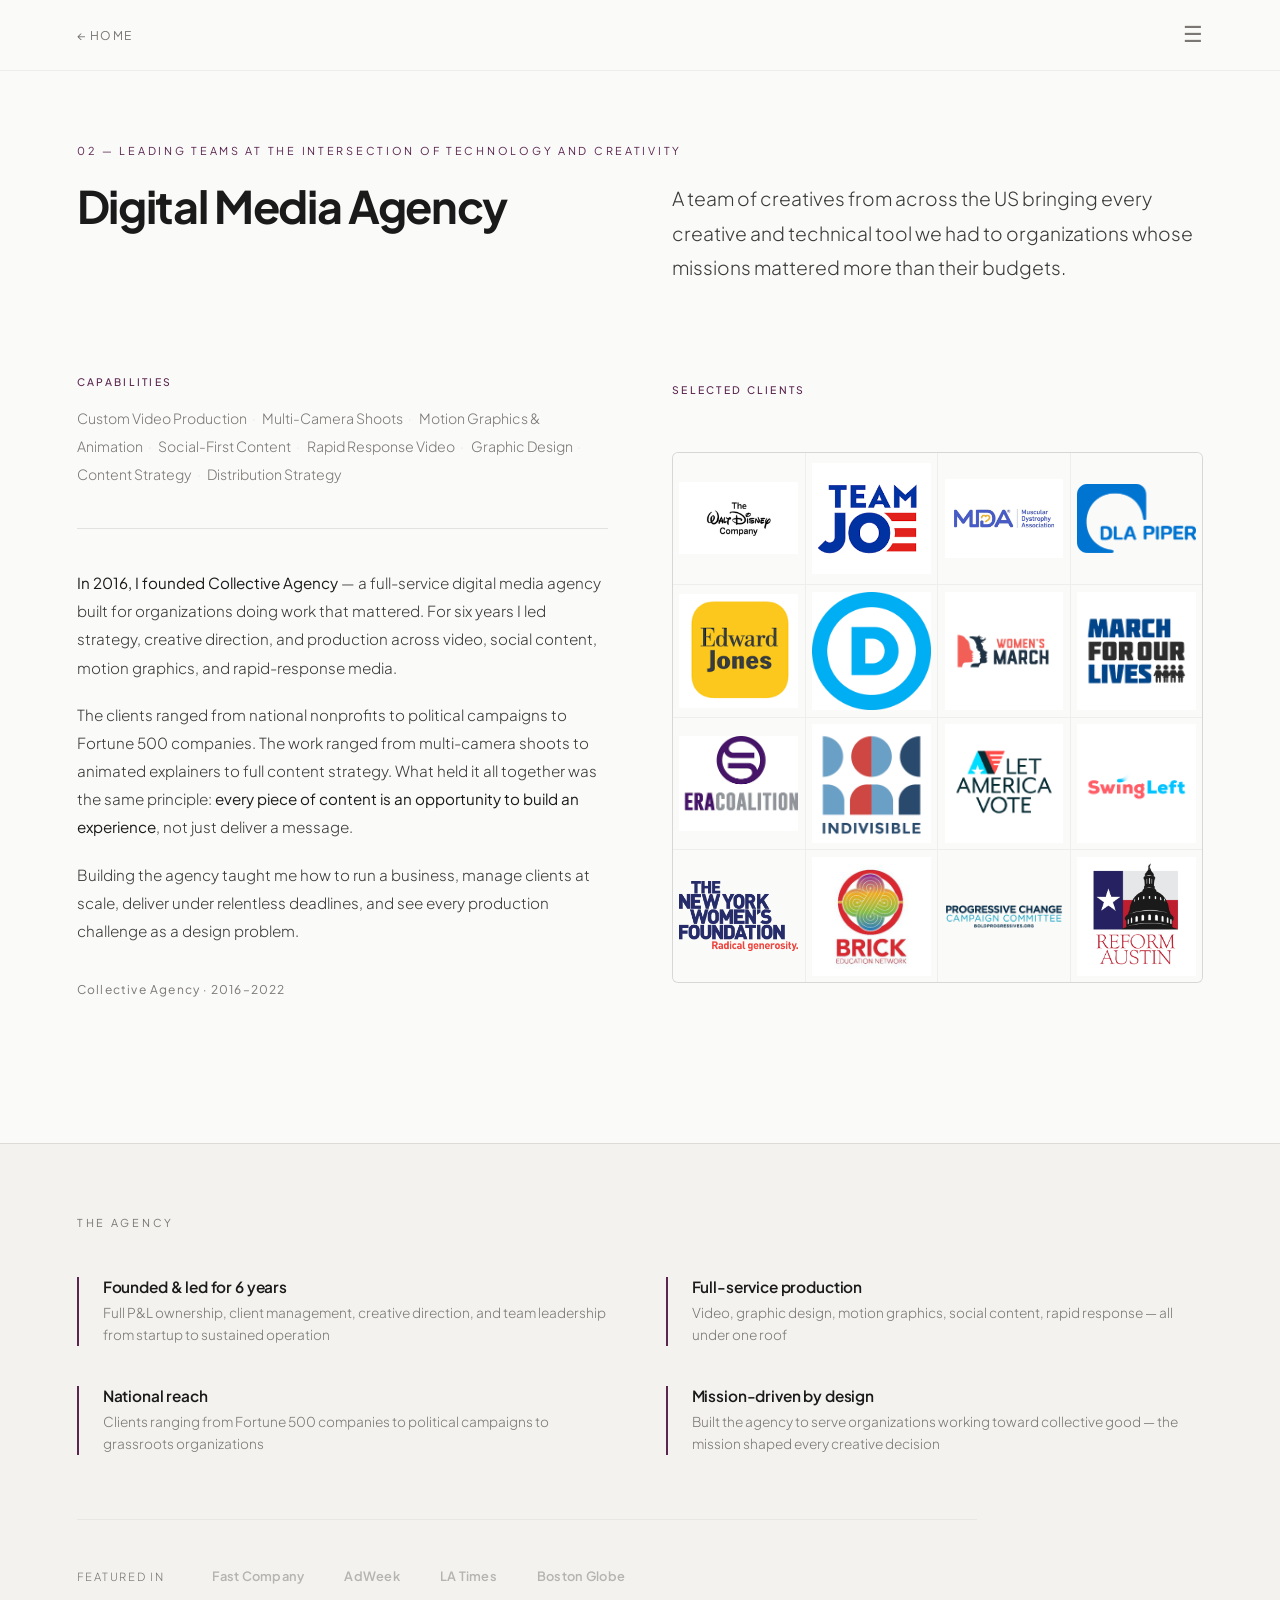
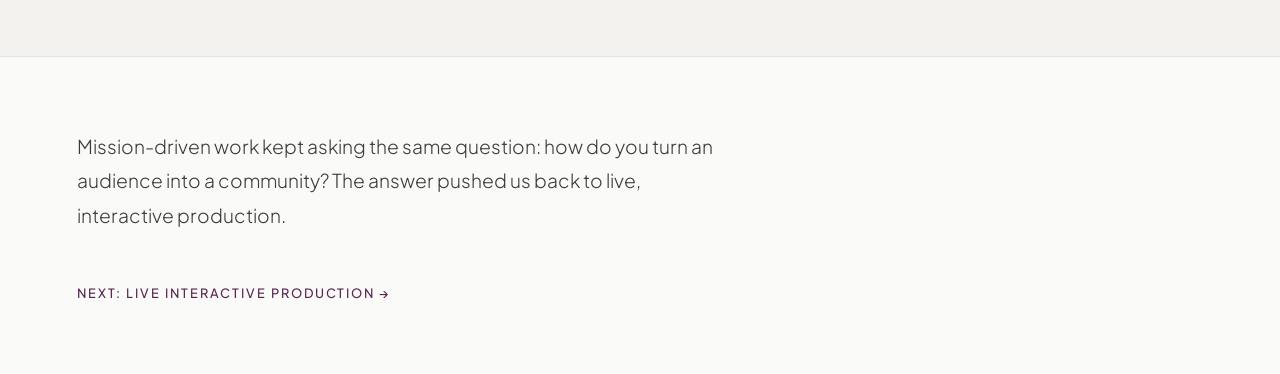
==== commit 0f8af406: "Update content, add client logos, redesign AI cards, add hamburger nav - Add client logos to agency " ====
--- a/agency.html
+++ b/agency.html
@@ -14,13 +14,35 @@
 <body>
 
   <nav class="nav">
-    <a href="index.html" class="nav-name">Kathryn Jones</a>
-    <a href="index.html" class="nav-back">← Back to Home</a>
+    <a href="index.html" class="nav-back">← Home</a>
+    <button class="nav-hamburger" onclick="document.getElementById('navOverlay').classList.add('open')" aria-label="Open menu">☰</button>
   </nav>
 
-  <section class="page-header">
-    <p class="page-chapter">02 — Where Technology Meets Creativity</p>
-    <h1 class="page-title">Digital Media Agency</h1>
+  <div class="nav-overlay" id="navOverlay">
+    <div class="nav-overlay-header">
+      <button class="nav-overlay-close" onclick="document.getElementById('navOverlay').classList.remove('open')" aria-label="Close menu">✕</button>
+    </div>
+    <div class="nav-overlay-content">
+      <p class="section-header">15+ years leading teams at the intersection of technology and creativity</p>
+      <ul class="chapter-list">
+        <li class="chapter-item"><a href="theater.html"><div class="chapter-number">01</div><div class="chapter-title">Theater & Immersive Arts</div></a></li>
+        <li class="chapter-item active"><a href="agency.html"><div class="chapter-number">02</div><div class="chapter-title">Digital Media Agency</div></a></li>
+        <li class="chapter-item"><a href="interactive.html"><div class="chapter-number">03</div><div class="chapter-title">Live Interactive Production</div></a></li>
+      </ul>
+      <p class="section-header-ai">Now AI-first across everything</p>
+      <ul class="chapter-list">
+        <li class="chapter-item"><a href="ai-systems.html"><div class="chapter-number">04</div><div class="chapter-title">AI Video Production & Creative Workflows</div></a></li>
+        <li class="chapter-item"><a href="experiential-knowledge.html"><div class="chapter-number">05</div><div class="chapter-title">Experiential Knowledge Design</div></a></li>
+      </ul>
+    </div>
+  </div>
+
+  <section class="page-header" style="max-width:none;">
+    <p class="page-chapter">02 — Leading Teams at the Intersection of Technology and Creativity</p>
+    <div style="display:grid; grid-template-columns:1fr 1fr; gap:5vw; align-items:start;">
+      <h1 class="page-title">Digital Media Agency</h1>
+      <p class="throughline-text" style="margin-bottom:0; max-width:none;">A team of creatives from across the US bringing every creative and technical tool we had to organizations whose missions mattered more than their budgets.</p>
+    </div>
   </section>
 
   <section class="two-col">
@@ -50,23 +72,22 @@
     <div class="col-right">
       <p class="logo-grid-label">Selected Clients</p>
       <div class="logo-grid">
-        <!-- PLACEHOLDER: Replace each logo-cell's content with <img src="logos/client.svg" alt="Client Name"> -->
-        <div class="logo-cell"><span class="logo-placeholder">Logo</span></div>
-        <div class="logo-cell"><span class="logo-placeholder">Logo</span></div>
-        <div class="logo-cell"><span class="logo-placeholder">Logo</span></div>
-        <div class="logo-cell"><span class="logo-placeholder">Logo</span></div>
-        <div class="logo-cell"><span class="logo-placeholder">Logo</span></div>
-        <div class="logo-cell"><span class="logo-placeholder">Logo</span></div>
-        <div class="logo-cell"><span class="logo-placeholder">Logo</span></div>
-        <div class="logo-cell"><span class="logo-placeholder">Logo</span></div>
-        <div class="logo-cell"><span class="logo-placeholder">Logo</span></div>
-        <div class="logo-cell"><span class="logo-placeholder">Logo</span></div>
-        <div class="logo-cell"><span class="logo-placeholder">Logo</span></div>
-        <div class="logo-cell"><span class="logo-placeholder">Logo</span></div>
-        <div class="logo-cell"><span class="logo-placeholder">Logo</span></div>
-        <div class="logo-cell"><span class="logo-placeholder">Logo</span></div>
-        <div class="logo-cell"><span class="logo-placeholder">Logo</span></div>
-        <div class="logo-cell"><span class="logo-placeholder">Logo</span></div>
+        <div class="logo-cell"><img src="assets/CA Client logos/waltdisney.jpg" alt="Walt Disney"></div>
+        <div class="logo-cell"><img src="assets/CA Client logos/bidenvictory.png" alt="Biden Victory Fund"></div>
+        <div class="logo-cell"><img src="assets/CA Client logos/MDA_logo-860x574.jpg" alt="Muscular Dystrophy Association"></div>
+        <div class="logo-cell"><img src="assets/CA Client logos/DLAPiper.png" alt="DLA Piper"></div>
+        <div class="logo-cell"><img src="assets/CA Client logos/edward jones.png" alt="Edward Jones"></div>
+        <div class="logo-cell"><img src="assets/CA Client logos/600px-US_Democratic_Party_Logo.jpg" alt="Democratic Party"></div>
+        <div class="logo-cell"><img src="assets/CA Client logos/Women's March Logo.png" alt="Women's March"></div>
+        <div class="logo-cell"><img src="assets/CA Client logos/marchforourlives.png" alt="March for Our Lives"></div>
+        <div class="logo-cell"><img src="assets/CA Client logos/ERA logo.png" alt="ERA Coalition"></div>
+        <div class="logo-cell"><img src="assets/CA Client logos/Indivisible Logo.png" alt="Indivisible"></div>
+        <div class="logo-cell"><img src="assets/CA Client logos/LetAmericaVote Logo.png" alt="Let America Vote"></div>
+        <div class="logo-cell"><img src="assets/CA Client logos/Swingleft.png" alt="Swing Left"></div>
+        <div class="logo-cell"><img src="assets/CA Client logos/ny-womens-foundation-logo.png" alt="New York Women's Foundation"></div>
+        <div class="logo-cell"><img src="assets/CA Client logos/Bricklogo.jpeg" alt="Brick Education"></div>
+        <div class="logo-cell"><img src="assets/CA Client logos/pccc-logo.png" alt="PCCC"></div>
+        <div class="logo-cell"><img src="assets/CA Client logos/ReformAustin.jpg" alt="Reform Austin"></div>
       </div>
     </div>
   </section>
@@ -105,7 +126,7 @@
 
   <section class="throughline-section">
     <p class="throughline-text">
-      Running an agency for six years taught me that the best production work isn't just <em>content</em> — it's <em>experience design under deadline</em>. Every project was a system: audience, message, medium, moment. The next chapter took that thinking and pushed it further.
+      Mission-driven work kept asking the same question: how do you turn an audience into a community? The answer pushed us back to live, interactive production.
     </p>
     <a href="interactive.html" class="next-link">Next: Live Interactive Production →</a>
   </section>
--- a/styles.css
+++ b/styles.css
@@ -61,6 +61,142 @@
 
 .nav-back:hover { color: var(--plum); }
 
+.nav-hamburger {
+  background: none;
+  border: none;
+  font-size: 1.4rem;
+  color: var(--text-muted);
+  cursor: pointer;
+  transition: color 0.3s ease;
+  line-height: 1;
+  padding: 0;
+}
+
+.nav-hamburger:hover { color: var(--plum); }
+
+/* =================== NAV OVERLAY =================== */
+.nav-overlay {
+  position: fixed;
+  top: 0; left: 0; right: 0; bottom: 0;
+  z-index: 200;
+  background: var(--bg);
+  display: flex;
+  flex-direction: column;
+  padding: 1.5rem 6vw 4rem;
+  opacity: 0;
+  pointer-events: none;
+  transition: opacity 0.3s ease;
+}
+
+.nav-overlay.open {
+  opacity: 1;
+  pointer-events: all;
+}
+
+.nav-overlay-header {
+  display: flex;
+  justify-content: flex-end;
+  margin-bottom: 6vh;
+}
+
+.nav-overlay-close {
+  background: none;
+  border: none;
+  font-size: 1.6rem;
+  color: var(--text-muted);
+  cursor: pointer;
+  transition: color 0.3s ease;
+  line-height: 1;
+  padding: 0;
+}
+
+.nav-overlay-close:hover { color: var(--plum); }
+
+.nav-overlay-content {
+  max-width: 560px;
+  margin: 0 auto;
+  width: 100%;
+}
+
+.nav-overlay .section-header {
+  font-weight: 600;
+  font-size: 0.85rem;
+  letter-spacing: 0.08em;
+  text-transform: uppercase;
+  line-height: 1.6;
+  color: #000;
+  margin-bottom: 1.2rem;
+}
+
+.nav-overlay .section-header-ai {
+  font-weight: 600;
+  font-size: 0.85rem;
+  letter-spacing: 0.08em;
+  text-transform: uppercase;
+  line-height: 1.6;
+  color: #000;
+  margin-top: 2.5rem;
+  margin-bottom: 1.2rem;
+}
+
+.nav-overlay .chapter-list {
+  list-style: none;
+  display: flex;
+  flex-direction: column;
+}
+
+.nav-overlay .chapter-item {
+  position: relative;
+  padding: 1.1rem 1.2rem;
+  border-bottom: 1px solid var(--border-faint);
+  border-radius: 4px;
+  transition: all 0.35s ease;
+}
+
+.nav-overlay .chapter-item a {
+  text-decoration: none;
+  color: inherit;
+  display: block;
+}
+
+.nav-overlay .chapter-number {
+  font-weight: 300;
+  font-size: 0.7rem;
+  letter-spacing: 0.15em;
+  color: var(--text-muted);
+  margin-bottom: 0.3rem;
+  transition: color 0.35s ease;
+}
+
+.nav-overlay .chapter-title {
+  font-weight: 400;
+  font-size: clamp(0.95rem, 1.2vw, 1.1rem);
+  color: var(--text-muted);
+  transition: all 0.35s ease;
+  letter-spacing: -0.01em;
+}
+
+.nav-overlay .chapter-item:hover {
+  background: var(--plum-light);
+}
+
+.nav-overlay .chapter-item:hover .chapter-title {
+  color: var(--text);
+}
+
+.nav-overlay .chapter-item:hover .chapter-number {
+  color: var(--plum);
+}
+
+.nav-overlay .chapter-item.active .chapter-title {
+  color: var(--plum);
+  font-weight: 600;
+}
+
+.nav-overlay .chapter-item.active .chapter-number {
+  color: var(--plum);
+}
+
 /* =================== PAGE HEADER =================== */
 .page-header {
   padding: 16vh 6vw 4vh;
@@ -254,26 +390,22 @@
 }
 
 .logo-cell {
-  aspect-ratio: 3/2;
+  aspect-ratio: 1/1;
   background: var(--bg);
   display: flex;
   align-items: center;
   justify-content: center;
-  padding: 1.2rem;
+  padding: 0.4rem;
   transition: all 0.35s ease;
 }
 
 .logo-cell:hover { background: var(--plum-light); }
 
 .logo-cell img {
-  max-width: 80%;
-  max-height: 60%;
+  max-width: 100%;
+  max-height: 100%;
   object-fit: contain;
-  filter: grayscale(100%) opacity(0.5);
-  transition: filter 0.35s ease;
-}
-
-.logo-cell:hover img { filter: grayscale(0%) opacity(1); }
+}
 
 .logo-placeholder {
   font-weight: 300;
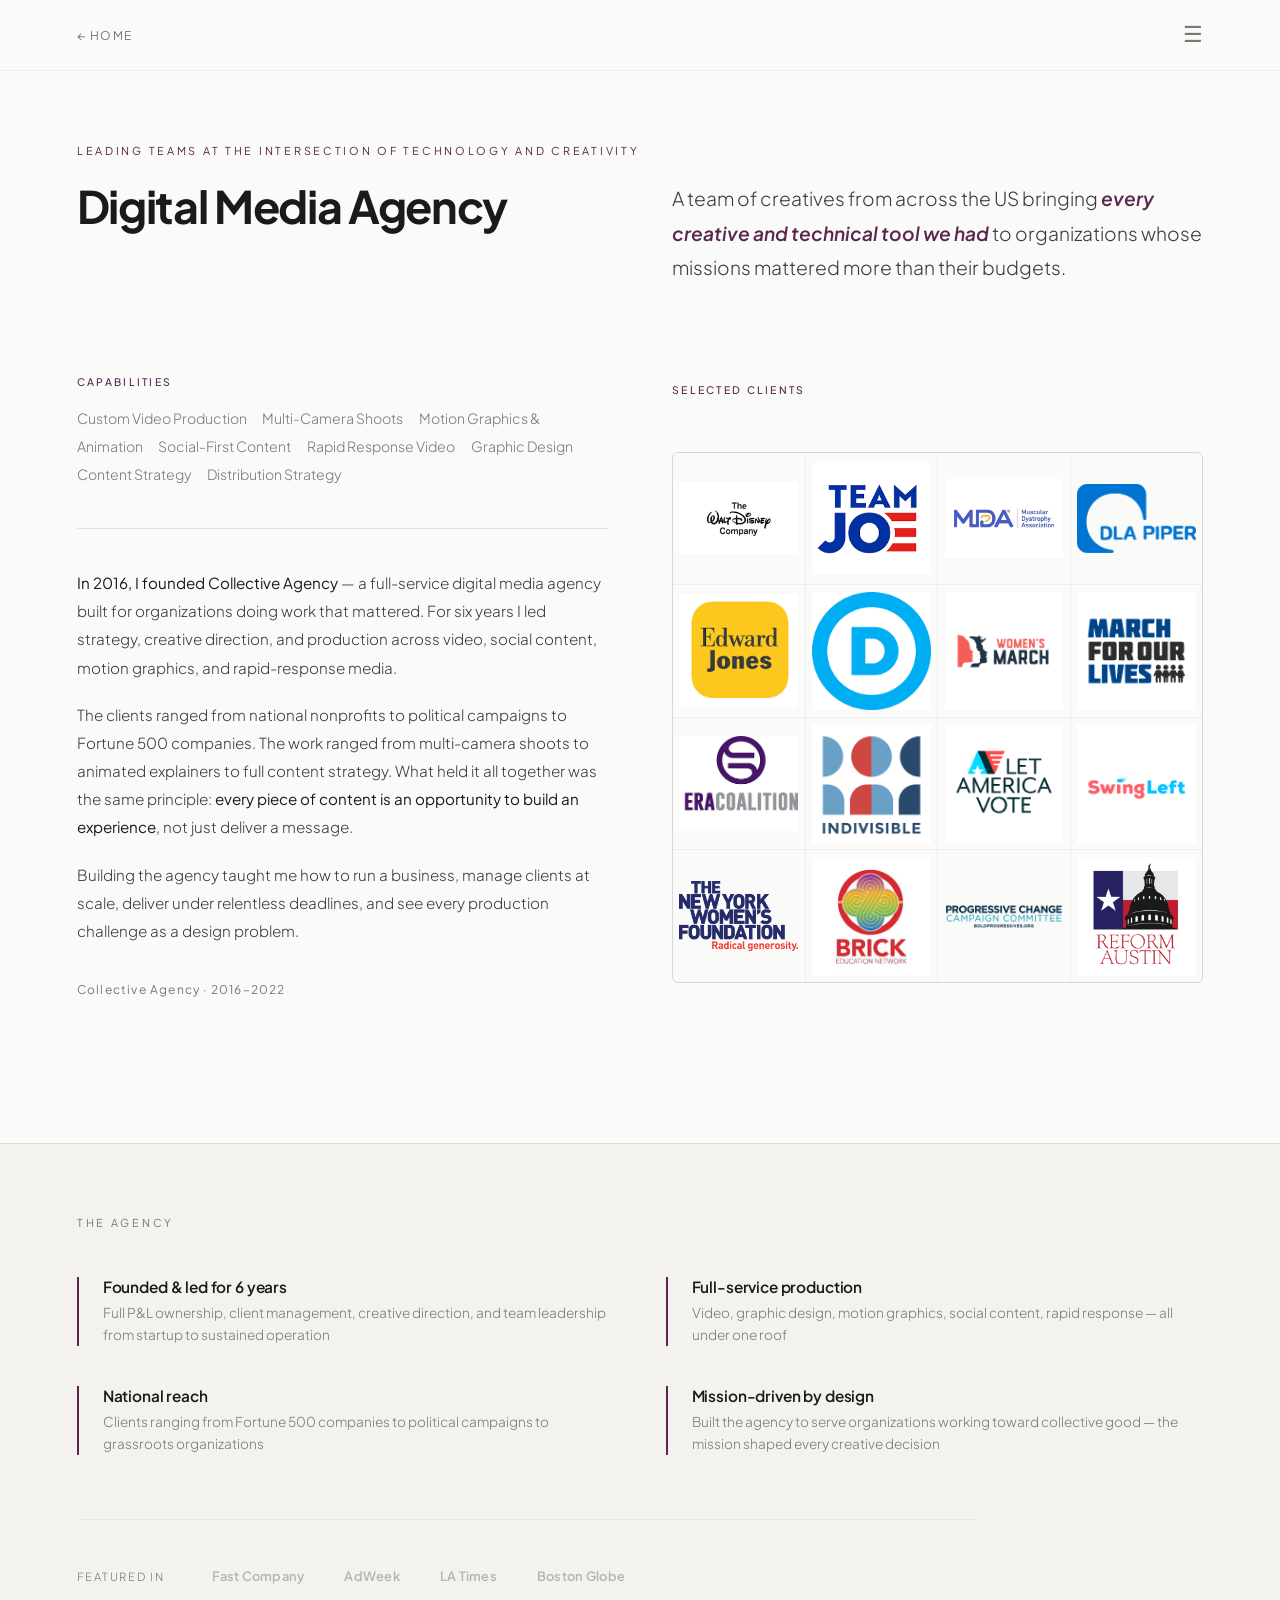
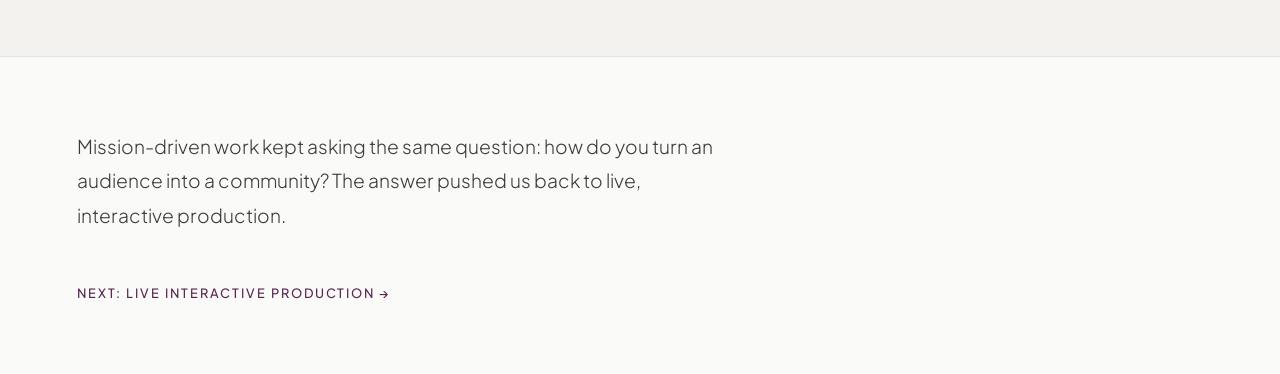
==== commit 01774f94: "Refine content, styling, and docs across all pages - Front page: gray-to-plum gradient on differenti" ====
--- a/agency.html
+++ b/agency.html
@@ -25,23 +25,23 @@
     <div class="nav-overlay-content">
       <p class="section-header">15+ years leading teams at the intersection of technology and creativity</p>
       <ul class="chapter-list">
-        <li class="chapter-item"><a href="theater.html"><div class="chapter-number">01</div><div class="chapter-title">Theater & Immersive Arts</div></a></li>
-        <li class="chapter-item active"><a href="agency.html"><div class="chapter-number">02</div><div class="chapter-title">Digital Media Agency</div></a></li>
-        <li class="chapter-item"><a href="interactive.html"><div class="chapter-number">03</div><div class="chapter-title">Live Interactive Production</div></a></li>
+        <li class="chapter-item"><a href="theater.html"><div class="chapter-title">Theater & Immersive Arts</div></a></li>
+        <li class="chapter-item active"><a href="agency.html"><div class="chapter-title">Digital Media Agency</div></a></li>
+        <li class="chapter-item"><a href="interactive.html"><div class="chapter-title">Live Interactive Production</div></a></li>
       </ul>
-      <p class="section-header-ai">Now AI-first across everything</p>
+      <p class="section-header-ai">Applied AI. Early and all-in.</p>
       <ul class="chapter-list">
-        <li class="chapter-item"><a href="ai-systems.html"><div class="chapter-number">04</div><div class="chapter-title">AI Video Production & Creative Workflows</div></a></li>
-        <li class="chapter-item"><a href="experiential-knowledge.html"><div class="chapter-number">05</div><div class="chapter-title">Experiential Knowledge Design</div></a></li>
+        <li class="chapter-item"><a href="ai-systems.html"><div class="chapter-title">AI Video Production & Creative Workflows</div></a></li>
+        <li class="chapter-item"><a href="experiential-knowledge.html"><div class="chapter-title">Experiential Knowledge Design</div></a></li>
       </ul>
     </div>
   </div>
 
   <section class="page-header" style="max-width:none;">
-    <p class="page-chapter">02 — Leading Teams at the Intersection of Technology and Creativity</p>
+    <p class="page-chapter">Leading Teams at the Intersection of Technology and Creativity</p>
     <div style="display:grid; grid-template-columns:1fr 1fr; gap:5vw; align-items:start;">
       <h1 class="page-title">Digital Media Agency</h1>
-      <p class="throughline-text" style="margin-bottom:0; max-width:none;">A team of creatives from across the US bringing every creative and technical tool we had to organizations whose missions mattered more than their budgets.</p>
+      <p class="throughline-text" style="margin-bottom:0; max-width:none;">A team of creatives from across the US bringing <em>every creative and technical tool we had</em> to organizations whose missions mattered more than their budgets.</p>
     </div>
   </section>
 
--- a/styles.css
+++ b/styles.css
@@ -79,7 +79,8 @@
   position: fixed;
   top: 0; left: 0; right: 0; bottom: 0;
   z-index: 200;
-  background: var(--bg);
+  background: rgba(90,38,80,0.95);
+  backdrop-filter: blur(16px);
   display: flex;
   flex-direction: column;
   padding: 1.5rem 6vw 4rem;
@@ -103,14 +104,14 @@
   background: none;
   border: none;
   font-size: 1.6rem;
-  color: var(--text-muted);
+  color: rgba(255,255,255,0.6);
   cursor: pointer;
   transition: color 0.3s ease;
   line-height: 1;
   padding: 0;
 }
 
-.nav-overlay-close:hover { color: var(--plum); }
+.nav-overlay-close:hover { color: #fff; }
 
 .nav-overlay-content {
   max-width: 560px;
@@ -119,22 +120,22 @@
 }
 
 .nav-overlay .section-header {
-  font-weight: 600;
-  font-size: 0.85rem;
+  font-weight: 800;
+  font-size: 0.95rem;
   letter-spacing: 0.08em;
   text-transform: uppercase;
   line-height: 1.6;
-  color: #000;
+  color: rgba(255,255,255,0.5);
   margin-bottom: 1.2rem;
 }
 
 .nav-overlay .section-header-ai {
-  font-weight: 600;
-  font-size: 0.85rem;
+  font-weight: 800;
+  font-size: 0.88rem;
   letter-spacing: 0.08em;
   text-transform: uppercase;
   line-height: 1.6;
-  color: #000;
+  color: rgba(255,255,255,0.5);
   margin-top: 2.5rem;
   margin-bottom: 1.2rem;
 }
@@ -148,7 +149,7 @@
 .nav-overlay .chapter-item {
   position: relative;
   padding: 1.1rem 1.2rem;
-  border-bottom: 1px solid var(--border-faint);
+  border-bottom: 1px solid rgba(255,255,255,0.1);
   border-radius: 4px;
   transition: all 0.35s ease;
 }
@@ -163,7 +164,7 @@
   font-weight: 300;
   font-size: 0.7rem;
   letter-spacing: 0.15em;
-  color: var(--text-muted);
+  color: rgba(255,255,255,0.4);
   margin-bottom: 0.3rem;
   transition: color 0.35s ease;
 }
@@ -171,30 +172,30 @@
 .nav-overlay .chapter-title {
   font-weight: 400;
   font-size: clamp(0.95rem, 1.2vw, 1.1rem);
-  color: var(--text-muted);
+  color: rgba(255,255,255,0.7);
   transition: all 0.35s ease;
   letter-spacing: -0.01em;
 }
 
 .nav-overlay .chapter-item:hover {
-  background: var(--plum-light);
+  background: rgba(255,255,255,0.08);
 }
 
 .nav-overlay .chapter-item:hover .chapter-title {
-  color: var(--text);
+  color: #fff;
 }
 
 .nav-overlay .chapter-item:hover .chapter-number {
-  color: var(--plum);
+  color: rgba(255,255,255,0.7);
 }
 
 .nav-overlay .chapter-item.active .chapter-title {
-  color: var(--plum);
+  color: #fff;
   font-weight: 600;
 }
 
 .nav-overlay .chapter-item.active .chapter-number {
-  color: var(--plum);
+  color: #fff;
 }
 
 /* =================== PAGE HEADER =================== */
@@ -288,10 +289,10 @@
 }
 
 .clients-list {
-  font-weight: 300;
-  font-size: 0.88rem;
+  font-weight: 500;
+  font-size: 1rem;
   line-height: 2;
-  color: var(--text-muted);
+  color: var(--text-mid);
 }
 
 .clients-list .separator {
@@ -300,8 +301,9 @@
 }
 
 .client-highlight {
-  color: var(--text-mid);
-  font-weight: 400;
+  color: var(--text);
+  font-weight: 600;
+  font-size: 1rem;
 }
 
 .clients-note {
@@ -514,6 +516,7 @@
 
 .throughline-text em {
   font-style: italic;
+  font-weight: 600;
   color: var(--plum);
 }
 
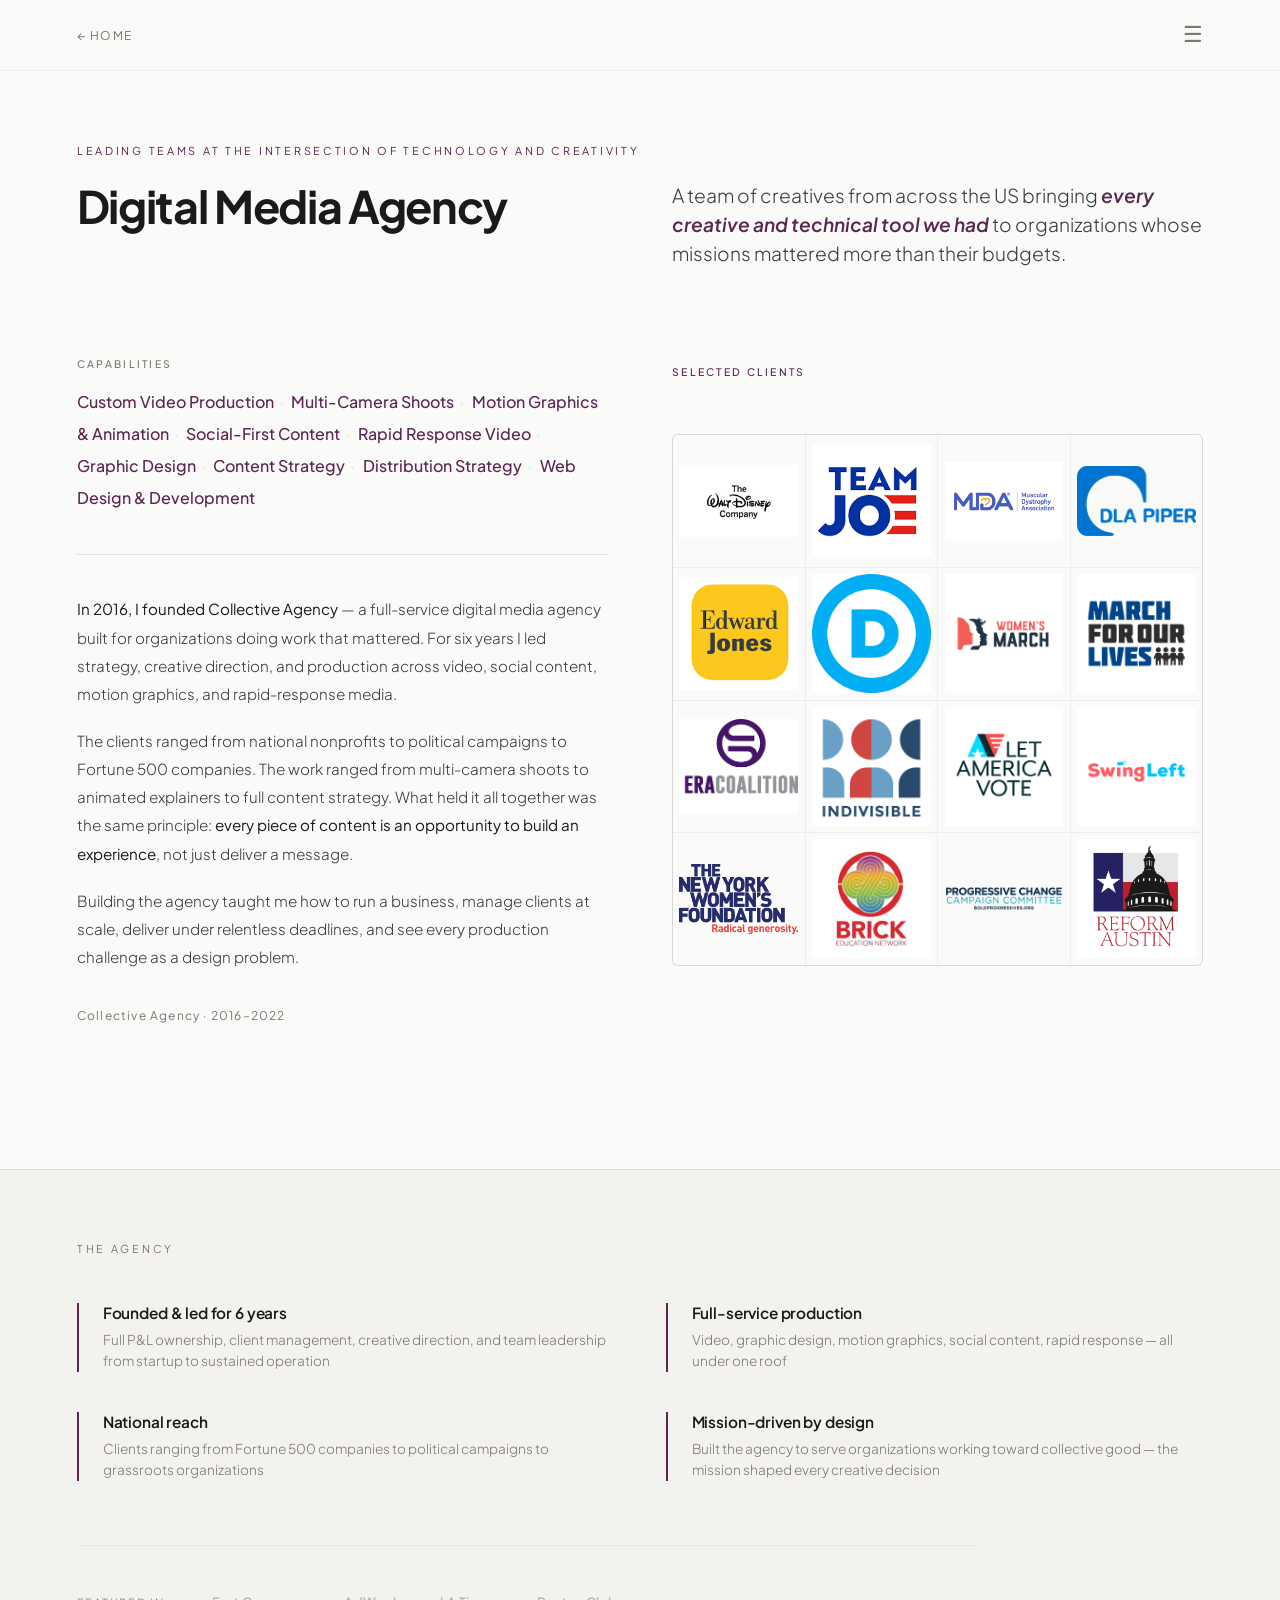
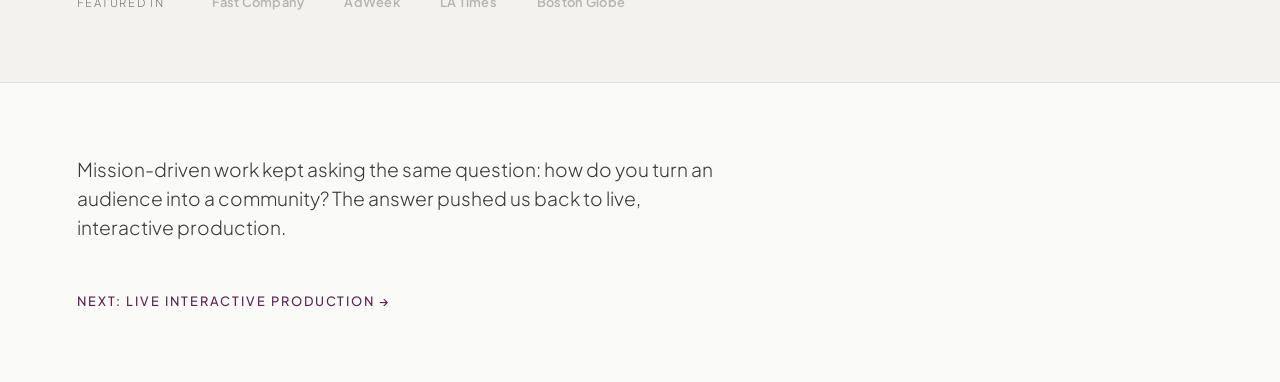
==== commit 437bc305: "Style capabilities like clients, add Web Design & Development Capabilities label muted gray, items p" ====
--- a/agency.html
+++ b/agency.html
@@ -57,7 +57,8 @@
           <span>Rapid Response Video</span><span class="separator">·</span>
           <span>Graphic Design</span><span class="separator">·</span>
           <span>Content Strategy</span><span class="separator">·</span>
-          <span>Distribution Strategy</span>
+          <span>Distribution Strategy</span><span class="separator">·</span>
+          <span>Web Design & Development</span>
         </div>
       </div>
 
--- a/styles.css
+++ b/styles.css
@@ -284,7 +284,7 @@
   font-size: 0.65rem;
   letter-spacing: 0.22em;
   text-transform: uppercase;
-  color: var(--plum);
+  color: var(--text-muted);
   margin-bottom: 1rem;
 }
 
@@ -292,7 +292,7 @@
   font-weight: 500;
   font-size: 1rem;
   line-height: 2;
-  color: var(--text-mid);
+  color: var(--plum);
 }
 
 .clients-list .separator {
@@ -301,7 +301,7 @@
 }
 
 .client-highlight {
-  color: var(--text);
+  color: var(--plum);
   font-weight: 600;
   font-size: 1rem;
 }
@@ -327,15 +327,15 @@
   font-size: 0.65rem;
   letter-spacing: 0.22em;
   text-transform: uppercase;
-  color: var(--plum);
+  color: var(--text-muted);
   margin-bottom: 1rem;
 }
 
 .capabilities-list {
-  font-weight: 300;
-  font-size: 0.88rem;
+  font-weight: 500;
+  font-size: 1rem;
   line-height: 2;
-  color: var(--text-muted);
+  color: var(--plum);
 }
 
 .capabilities-list .separator {
@@ -508,7 +508,7 @@
 .throughline-text {
   font-weight: 300;
   font-size: clamp(1.1rem, 1.5vw, 1.3rem);
-  line-height: 1.8;
+  line-height: 1.5;
   color: var(--text-mid);
   margin-bottom: 3rem;
   max-width: 640px;
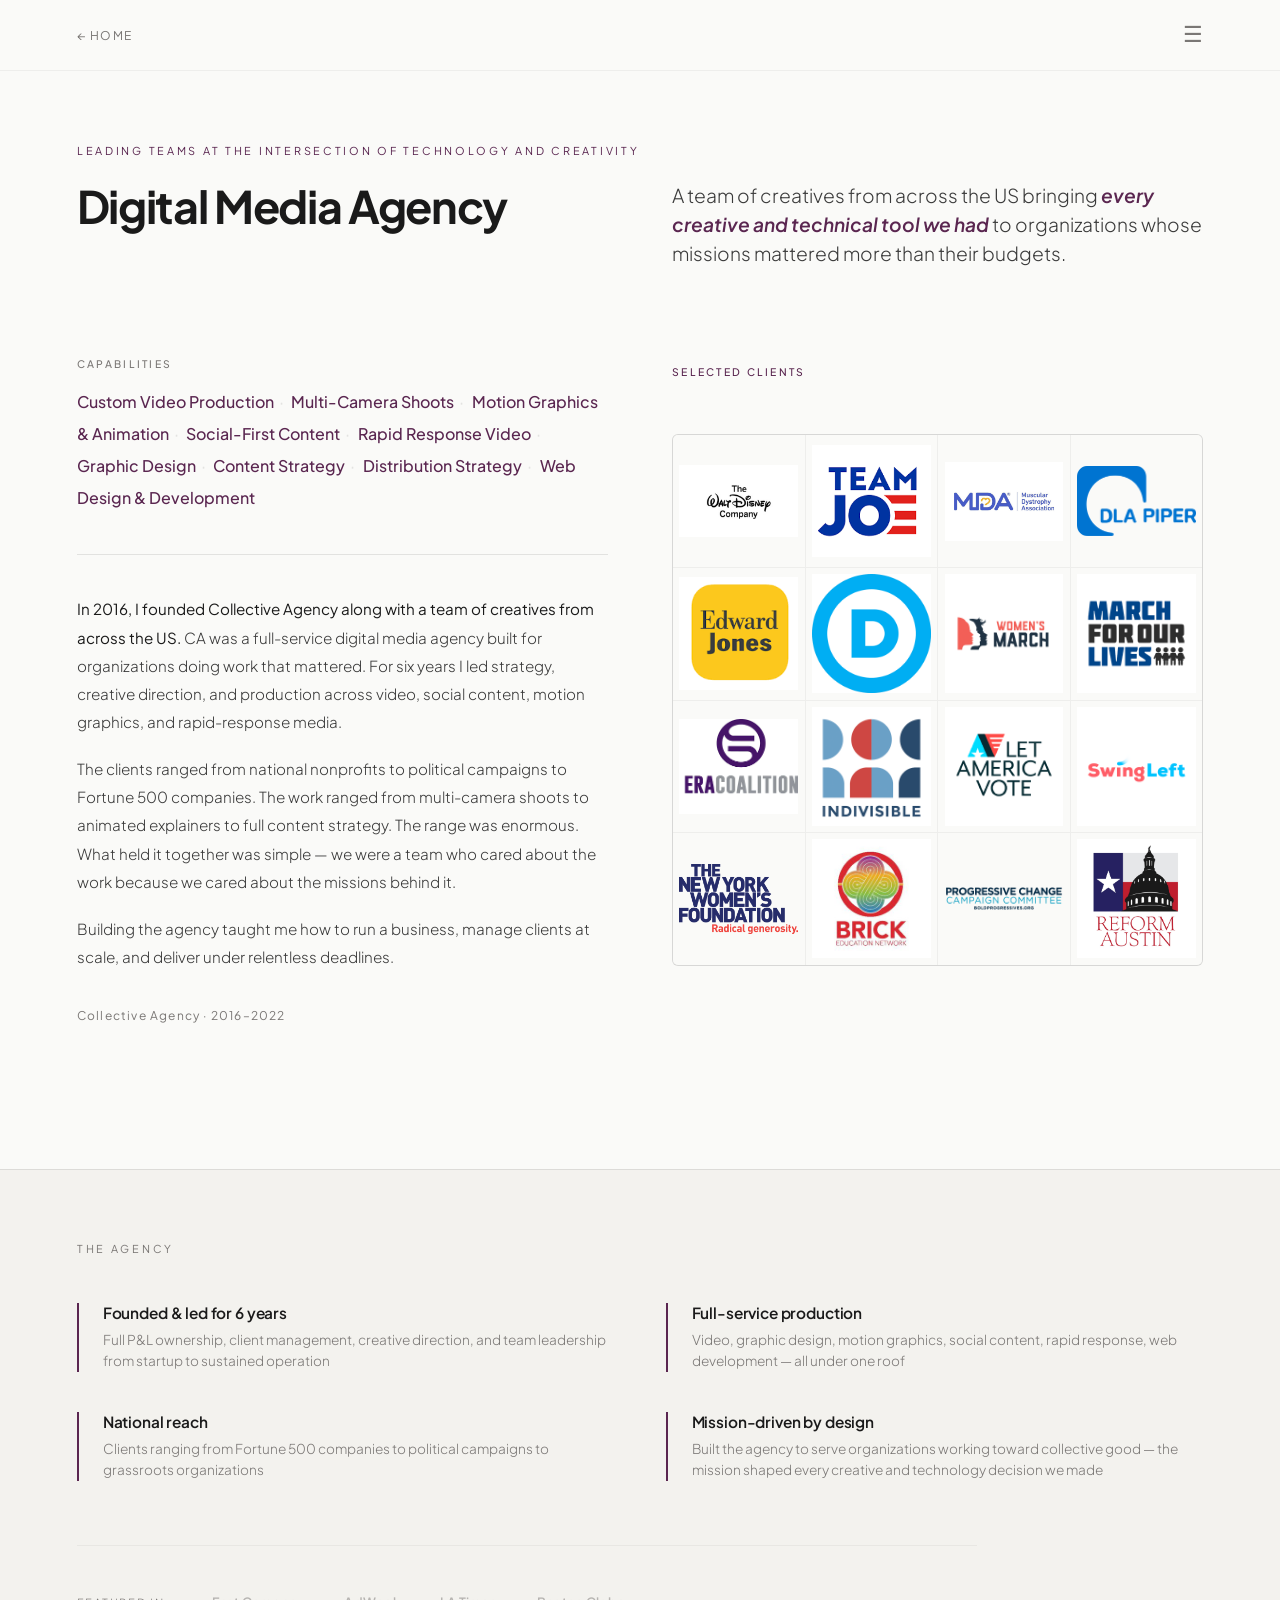
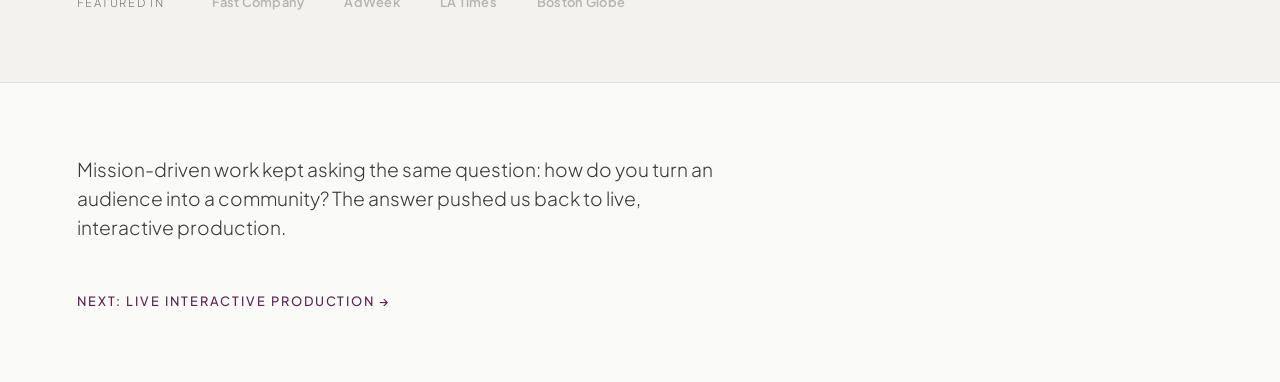
==== commit 753e5fc0: "Update theater and agency copy, add Featured In to theater Theater: updated story text, added Featur" ====
--- a/agency.html
+++ b/agency.html
@@ -63,9 +63,9 @@
       </div>
 
       <div class="story" style="border-top: 1px solid rgba(26,26,26,0.1); padding-top: 2.5rem;">
-        <p><span class="highlight">In 2016, I founded Collective Agency</span> — a full-service digital media agency built for organizations doing work that mattered. For six years I led strategy, creative direction, and production across video, social content, motion graphics, and rapid-response media.</p>
-        <p>The clients ranged from national nonprofits to political campaigns to Fortune 500 companies. The work ranged from multi-camera shoots to animated explainers to full content strategy. What held it all together was the same principle: <span class="highlight">every piece of content is an opportunity to build an experience</span>, not just deliver a message.</p>
-        <p>Building the agency taught me how to run a business, manage clients at scale, deliver under relentless deadlines, and see every production challenge as a design problem.</p>
+        <p><span class="highlight">In 2016, I founded Collective Agency along with a team of creatives from across the US.</span> CA was a full-service digital media agency built for organizations doing work that mattered. For six years I led strategy, creative direction, and production across video, social content, motion graphics, and rapid-response media.</p>
+        <p>The clients ranged from national nonprofits to political campaigns to Fortune 500 companies. The work ranged from multi-camera shoots to animated explainers to full content strategy. The range was enormous. What held it together was simple — we were a team who cared about the work because we cared about the missions behind it.</p>
+        <p>Building the agency taught me how to run a business, manage clients at scale, and deliver under relentless deadlines.</p>
       </div>
       <span class="era-tag">Collective Agency · 2016–2022</span>
     </div>
@@ -102,7 +102,7 @@
       </div>
       <div class="impact-item">
         <div class="impact-stat">Full-service production</div>
-        <div class="impact-desc">Video, graphic design, motion graphics, social content, rapid response — all under one roof</div>
+        <div class="impact-desc">Video, graphic design, motion graphics, social content, rapid response, web development — all under one roof</div>
       </div>
       <div class="impact-item">
         <div class="impact-stat">National reach</div>
@@ -110,7 +110,7 @@
       </div>
       <div class="impact-item">
         <div class="impact-stat">Mission-driven by design</div>
-        <div class="impact-desc">Built the agency to serve organizations working toward collective good — the mission shaped every creative decision</div>
+        <div class="impact-desc">Built the agency to serve organizations working toward collective good — the mission shaped every creative and technology decision we made</div>
       </div>
     </div>
 
